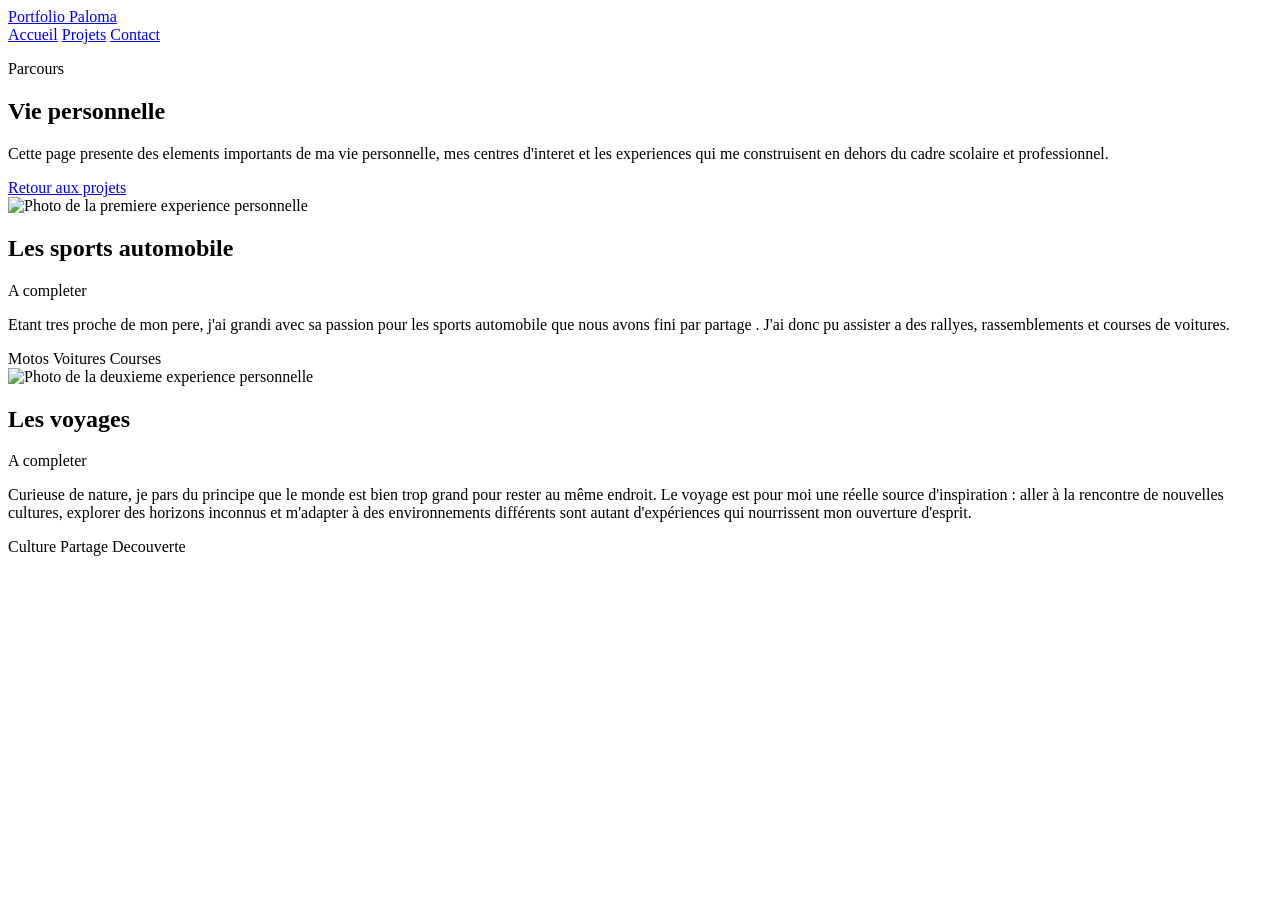
==== identite-visuelle.html @ dc156ab0 "Add files via upload" ====
﻿<!DOCTYPE html>
<html lang="fr">
<head>
  <meta charset="UTF-8">
  <meta name="viewport" content="width=device-width, initial-scale=1.0">
  <title>Vie personnelle - Mon Portfolio</title>
  <link rel="preconnect" href="https://fonts.googleapis.com">
  <link rel="preconnect" href="https://fonts.gstatic.com" crossorigin>
  <link href="https://fonts.googleapis.com/css2?family=Inter:wght@400;500;600;700;800&display=swap" rel="stylesheet">
  <link rel="stylesheet" href="style.css">
</head>
<body>
  <header class="site-header">
    <a class="logo" href="index.html">Portfolio Paloma</a>
    <nav class="nav">
      <a href="index.html#accueil">Accueil</a>
      <a href="index.html#projets">Projets</a>
      <a href="index.html#contact">Contact</a>
    </nav>
  </header>

  <main class="detail-hero experiences-page">
    <section class="detail-panel experiences-intro">
      <div class="detail-copy">
        <p class="eyebrow">Parcours</p>
        <h1>Vie personnelle</h1>
        <p>
          Cette page presente des elements importants de ma vie personnelle,
          mes centres d'interet et les experiences qui me construisent en dehors
          du cadre scolaire et professionnel.
        </p>
        <a class="button primary" href="index.html#projets">Retour aux projets</a>
      </div>
    </section>

    <section class="experience-section" aria-label="Liste des experiences personnelles">
      <article class="experience-card">
        <div class="experience-photo">
          <img src="images/corpo.jpg" alt="Photo de la premiere experience personnelle">
        </div>
        <div class="experience-header">
          <div>
            <p class="eyebrow"></p>
            <h2>Les sports automobile</h2>
          </div>
          <span class="duration">A completer</span>
        </div>
        <p>
          Etant tres proche de mon pere, j'ai grandi avec sa passion pour les sports automobile que nous avons fini par partage . J'ai donc pu assister a des rallyes, rassemblements et courses de voitures.
        </p>
        <div class="competences">
          <span>Motos</span>
          <span>Voitures</span>
          <span>Courses</span>
        </div>
      </article>

      <article class="experience-card">
        <div class="experience-photo">
          <img src="images/CREPINEAU_Paloma.jpg" alt="Photo de la deuxieme experience personnelle">
        </div>
        <div class="experience-header">
          <div>
            <p class="eyebrow"></p>
            <h2>Les voyages </h2>
          </div>
          <span class="duration">A completer</span>
        </div>
        <p>
          Curieuse de nature, je pars du principe que le monde est bien trop grand pour rester au même endroit. Le voyage est pour moi une réelle source d'inspiration : aller à la rencontre de nouvelles cultures, explorer des horizons inconnus et m'adapter à des environnements différents sont autant d'expériences qui nourrissent mon ouverture d'esprit.
        </p>
        <div class="competences">
          <span>Culture</span>
          <span>Partage</span>
          <span>Decouverte</span>
        </div>
      </article>
    </section>
  </main>
</body>
</html>
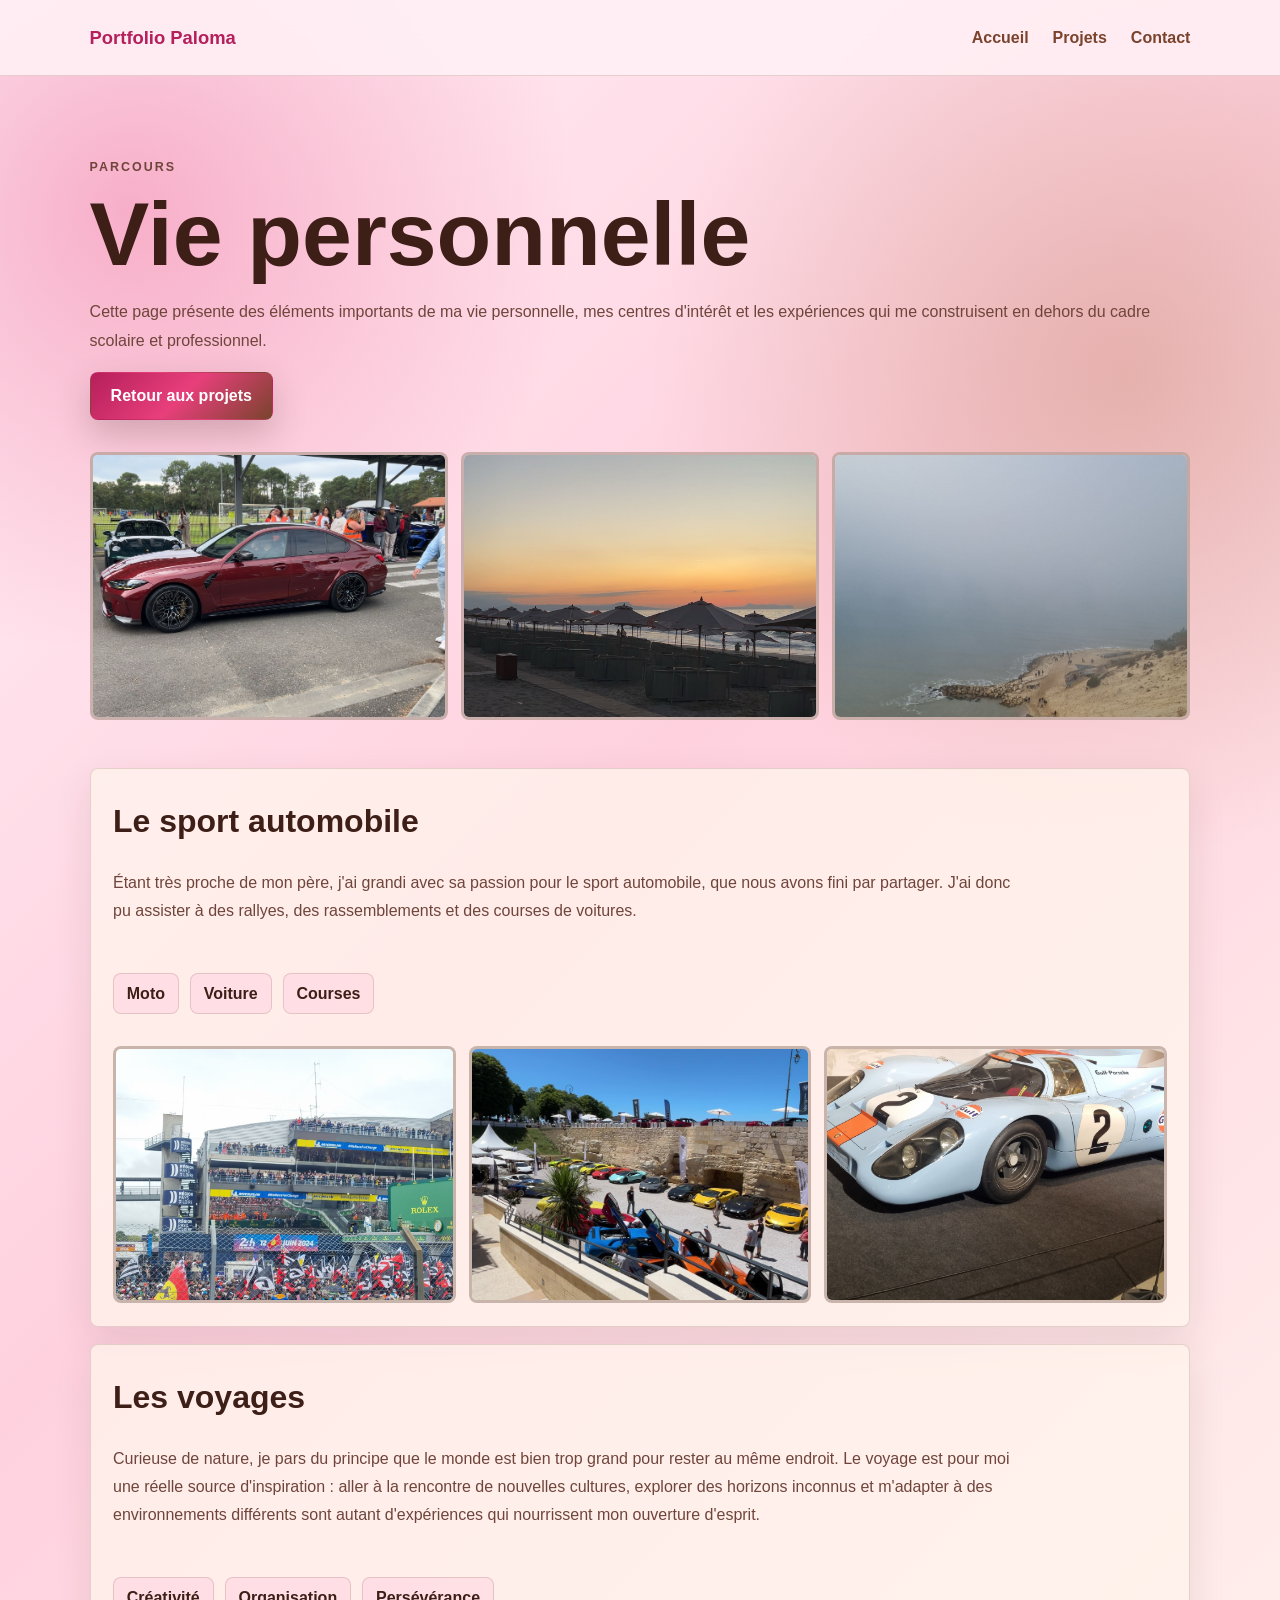
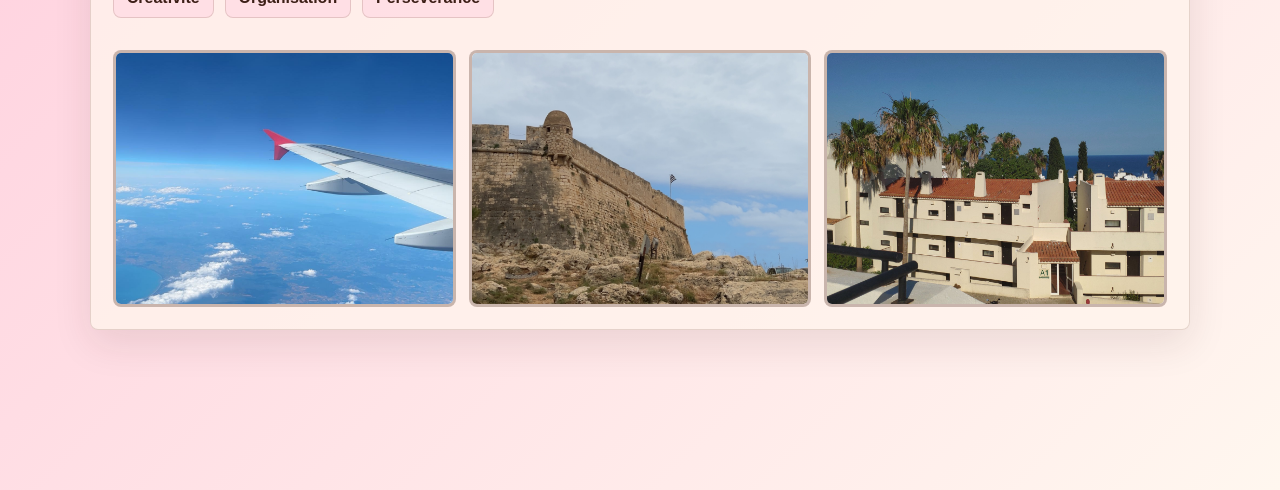
==== commit 09cf593b: "Refactor personal experience section and improve text Updated text for clarity and corrected accents" ====
--- a/identite-visuelle.html
+++ b/identite-visuelle.html
@@ -20,59 +20,91 @@
   </header>
 
   <main class="detail-hero experiences-page">
-    <section class="detail-panel experiences-intro">
+    <section class="detail-panel experiences-intro personal-feature">
       <div class="detail-copy">
         <p class="eyebrow">Parcours</p>
         <h1>Vie personnelle</h1>
         <p>
-          Cette page presente des elements importants de ma vie personnelle,
-          mes centres d'interet et les experiences qui me construisent en dehors
+          Cette page présente des éléments importants de ma vie personnelle,
+          mes centres d'intérêt et les expériences qui me construisent en dehors
           du cadre scolaire et professionnel.
         </p>
         <a class="button primary" href="index.html#projets">Retour aux projets</a>
       </div>
+
+      <div class="personal-gallery" aria-label="Photos de vie personnelle">
+        <div class="personal-photo-slot photo-filled personal-bm">
+          <img src="images/bm.JPG" alt="Photo personnelle avec une BMW">
+        </div>
+        <div class="personal-photo-slot photo-filled personal-crete-sun">
+          <img src="images/crete soleil.JPG" alt="Photo d'un coucher de soleil en Crète">
+        </div>
+        <div class="personal-photo-slot photo-filled personal-pyla">
+          <img src="images/pyla.JPG" alt="Photo de la dune du Pilat">
+        </div>
+      </div>
     </section>
 
-    <section class="experience-section" aria-label="Liste des experiences personnelles">
-      <article class="experience-card">
-        <div class="experience-photo">
-          <img src="images/corpo.jpg" alt="Photo de la premiere experience personnelle">
-        </div>
+    <section class="experience-section" aria-label="Liste des expériences personnelles">
+      <article class="experience-card personal-feature">
         <div class="experience-header">
           <div>
             <p class="eyebrow"></p>
-            <h2>Les sports automobile</h2>
+            <h2>Le sport automobile</h2>
           </div>
-          <span class="duration">A completer</span>
         </div>
+
         <p>
-          Etant tres proche de mon pere, j'ai grandi avec sa passion pour les sports automobile que nous avons fini par partage . J'ai donc pu assister a des rallyes, rassemblements et courses de voitures.
+          Étant très proche de mon père, j'ai grandi avec sa passion pour le sport automobile, que nous avons fini par partager. J'ai donc pu assister à des rallyes, des rassemblements et des courses de voitures.
         </p>
+
         <div class="competences">
-          <span>Motos</span>
-          <span>Voitures</span>
+          <span>Moto</span>
+          <span>Voiture</span>
           <span>Courses</span>
+        </div>
+
+        <div class="personal-gallery" aria-label="Photos du sport automobile">
+          <div class="personal-photo-slot photo-filled sport-24h">
+            <img src="images/24h.JPG" alt="Photo des 24 Heures du Mans">
+          </div>
+          <div class="personal-photo-slot photo-filled">
+            <img src="images/rasso.JPG" alt="Photo d'un rassemblement automobile">
+          </div>
+          <div class="personal-photo-slot photo-filled sport-musee">
+            <img src="images/musee mans.JPG" alt="Photo du musée du Mans">
+          </div>
         </div>
       </article>
 
-      <article class="experience-card">
-        <div class="experience-photo">
-          <img src="images/CREPINEAU_Paloma.jpg" alt="Photo de la deuxieme experience personnelle">
-        </div>
+      <article class="experience-card personal-feature">
         <div class="experience-header">
           <div>
             <p class="eyebrow"></p>
-            <h2>Les voyages </h2>
+            <h2>Les voyages</h2>
           </div>
-          <span class="duration">A completer</span>
         </div>
+
         <p>
           Curieuse de nature, je pars du principe que le monde est bien trop grand pour rester au même endroit. Le voyage est pour moi une réelle source d'inspiration : aller à la rencontre de nouvelles cultures, explorer des horizons inconnus et m'adapter à des environnements différents sont autant d'expériences qui nourrissent mon ouverture d'esprit.
         </p>
+
         <div class="competences">
-          <span>Culture</span>
-          <span>Partage</span>
-          <span>Decouverte</span>
+          <span>Créativité</span>
+          <span>Organisation</span>
+          <span>Persévérance</span>
+        </div>
+
+        <div class="personal-gallery" aria-label="Photos des voyages">
+          <div class="personal-photo-slot photo-filled travel-avion">
+            <img src="images/avion.JPG" alt="Photo prise en avion">
+          </div>
+          <div class="personal-photo-slot photo-filled travel-crete">
+            <img src="images/crete.JPG" alt="Photo de Crète">
+          </div>
+          <div class="personal-photo-slot photo-filled travel-portugal">
+            <img src="images/portugal.JPG" alt="Photo du Portugal">
+          </div>
         </div>
       </article>
     </section>
--- a/style.css
+++ b/style.css
@@ -0,0 +1,1002 @@
+﻿:root {
+  --pink-50: #fff0f5;
+  --pink-100: #ffd4e0;
+  --pink-300: #ef98ad;
+  --pink-500: #d85d82;
+  --pink-700: #a93661;
+  --brown-950: #2b1712;
+  --brown-900: #3d221b;
+  --brown-700: #714634;
+  --brown-500: #a46c52;
+  --cream: #fff4ec;
+  --ink: #2a1713;
+  --muted: #7a544b;
+  --shadow: 0 22px 60px rgba(61, 34, 27, 0.18);
+}
+
+* {
+  box-sizing: border-box;
+}
+
+html {
+  scroll-behavior: smooth;
+}
+
+body {
+  margin: 0;
+  font-family: "Inter", Arial, sans-serif;
+  color: var(--ink);
+  background:
+    radial-gradient(circle at top left, rgba(216, 93, 130, 0.34), transparent 34rem),
+    radial-gradient(circle at right 20%, rgba(164, 108, 82, 0.28), transparent 30rem),
+    linear-gradient(135deg, #fff0f5 0%, #f7c8d5 45%, #ffe7da 100%);
+}
+
+a {
+  color: inherit;
+  text-decoration: none;
+}
+
+.site-header {
+  position: sticky;
+  top: 0;
+  z-index: 20;
+  display: flex;
+  align-items: center;
+  justify-content: space-between;
+  min-height: 76px;
+  padding: 0 7vw;
+  background: rgba(255, 240, 245, 0.9);
+  border-bottom: 1px solid rgba(113, 70, 52, 0.18);
+  backdrop-filter: blur(18px);
+}
+
+.logo {
+  font-size: 1.15rem;
+  font-weight: 800;
+  color: var(--pink-700);
+}
+
+.nav {
+  display: flex;
+  align-items: center;
+  gap: 1.5rem;
+  color: var(--brown-700);
+  font-weight: 600;
+}
+
+.nav a {
+  transition: color 180ms ease;
+}
+
+.nav a:hover {
+  color: var(--pink-500);
+}
+
+.menu-toggle {
+  display: none;
+  width: 44px;
+  height: 44px;
+  align-items: center;
+  justify-content: center;
+  flex-direction: column;
+  gap: 5px;
+  border: 1px solid rgba(111, 70, 55, 0.2);
+  border-radius: 8px;
+  background: var(--cream);
+  cursor: pointer;
+}
+
+.menu-toggle span {
+  width: 19px;
+  height: 2px;
+  background: var(--brown-900);
+}
+
+.hero {
+  display: grid;
+  grid-template-columns: minmax(0, 1.1fr) minmax(280px, 0.9fr);
+  align-items: center;
+  gap: 4rem;
+  min-height: calc(100vh - 76px);
+  padding: 6rem 7vw;
+}
+
+.eyebrow {
+  margin: 0 0 0.85rem;
+  color: var(--pink-500);
+  font-size: 0.78rem;
+  font-weight: 800;
+  letter-spacing: 0.16em;
+  text-transform: uppercase;
+}
+
+h1,
+h2,
+h3,
+p {
+  margin-top: 0;
+}
+
+h1 {
+  max-width: 780px;
+  margin-bottom: 1.3rem;
+  color: var(--brown-900);
+  font-size: clamp(2.7rem, 7vw, 5.8rem);
+  line-height: 0.95;
+}
+
+h1 span {
+  color: var(--pink-500);
+}
+
+h2 {
+  color: var(--brown-900);
+  font-size: clamp(2rem, 4vw, 3.3rem);
+  line-height: 1.05;
+}
+
+h3 {
+  margin-bottom: 0.6rem;
+  color: var(--brown-900);
+  font-size: 1.25rem;
+}
+
+.hero-text {
+  max-width: 620px;
+  color: var(--muted);
+  font-size: 1.08rem;
+  line-height: 1.8;
+}
+
+.hero-actions {
+  display: flex;
+  flex-wrap: wrap;
+  gap: 1rem;
+  margin-top: 2rem;
+}
+
+.button {
+  display: inline-flex;
+  align-items: center;
+  justify-content: center;
+  min-height: 48px;
+  padding: 0 1.25rem;
+  border: 1px solid transparent;
+  border-radius: 8px;
+  font-weight: 800;
+  cursor: pointer;
+  transition: transform 180ms ease, box-shadow 180ms ease, background 180ms ease;
+}
+
+.button:hover {
+  transform: translateY(-2px);
+}
+
+.button.primary {
+  color: white;
+  background: linear-gradient(135deg, var(--pink-700), var(--brown-900));
+  box-shadow: 0 14px 34px rgba(63, 40, 35, 0.22);
+}
+
+.button.secondary {
+  color: var(--brown-900);
+  background: rgba(255, 212, 224, 0.58);
+  border-color: rgba(113, 70, 52, 0.28);
+}
+
+.hero-visual {
+  display: flex;
+  justify-content: center;
+}
+
+.portrait {
+  position: relative;
+  display: grid;
+  width: min(100%, 380px);
+  aspect-ratio: 4 / 5;
+  place-items: center;
+  overflow: hidden;
+  border: 12px solid rgba(255, 255, 255, 0.7);
+  border-radius: 28px;
+  background-image: url("images/CREPINEAU_Paloma.jpg");
+  background-position: center;
+  background-size: cover;
+  box-shadow: var(--shadow);
+}
+
+.portrait span {
+  display: grid;
+  width: 118px;
+  height: 118px;
+  place-items: center;
+  border-radius: 50%;
+  color: white;
+  background: rgba(61, 34, 27, 0.78);
+  font-size: 2.5rem;
+  font-weight: 800;
+}
+
+.section {
+  padding: 5rem 7vw;
+}
+
+.section-heading {
+  max-width: 760px;
+  margin-bottom: 2.5rem;
+}
+
+.about-grid {
+  display: grid;
+  grid-template-columns: minmax(0, 1fr) minmax(260px, 420px);
+  gap: 3rem;
+  align-items: start;
+}
+
+.about-grid p {
+  color: var(--muted);
+  font-size: 1.22rem;
+  line-height: 1.85;
+}
+
+.skills {
+  display: flex;
+  flex-wrap: wrap;
+  gap: 0.8rem;
+}
+
+.skills span {
+  padding: 0.7rem 0.9rem;
+  border: 1px solid rgba(113, 70, 52, 0.18);
+  border-radius: 8px;
+  color: var(--brown-700);
+  background: rgba(255, 212, 224, 0.5);
+  font-weight: 700;
+}
+
+.project-grid {
+  display: grid;
+  grid-template-columns: repeat(3, minmax(0, 1fr));
+  gap: 1.3rem;
+}
+
+.project-card {
+  overflow: hidden;
+  border: 1px solid rgba(113, 70, 52, 0.18);
+  border-radius: 8px;
+  background: rgba(255, 244, 236, 0.76);
+  box-shadow: 0 14px 40px rgba(61, 34, 27, 0.12);
+}
+
+.project-image {
+  min-height: 210px;
+  background-size: cover;
+  background-position: center;
+}
+
+.project-one {
+  background:
+    linear-gradient(rgba(61, 34, 27, 0.18), rgba(216, 93, 130, 0.34)),
+    url("images/corpo.jpg");
+}
+
+.project-two {
+  background:
+    linear-gradient(rgba(61, 34, 27, 0.18), rgba(216, 93, 130, 0.34)),
+    url("images/scolaire.jpg");
+  background-size: contain;
+  background-position: center;
+  background-repeat: no-repeat;
+  background-color: var(--pink-100);
+}
+.project-three {
+  background:
+    linear-gradient(rgba(61, 34, 27, 0.18), rgba(216, 93, 130, 0.34)),
+    url("images/bm.JPG");
+  background-size: cover;
+  background-position: center 42%;
+}
+
+.project-body {
+  padding: 1.25rem;
+}
+
+.project-body p {
+  min-height: 72px;
+  color: var(--muted);
+  line-height: 1.6;
+}
+
+.project-body a {
+  color: var(--pink-500);
+  font-weight: 800;
+}
+
+.contact-panel {
+  display: grid;
+  grid-template-columns: minmax(0, 0.9fr) minmax(280px, 1fr);
+  gap: 3rem;
+  padding: 3rem;
+  border-radius: 8px;
+  background: linear-gradient(135deg, var(--brown-950), var(--brown-900) 52%, var(--pink-700));
+  color: white;
+  box-shadow: var(--shadow);
+}
+
+.contact-panel h2,
+.contact-panel .eyebrow {
+  color: white;
+}
+
+.contact-panel p {
+  color: rgba(255, 255, 255, 0.76);
+  line-height: 1.7;
+}
+
+.contact-list {
+  display: grid;
+  gap: 1rem;
+}
+
+.contact-item {
+  display: grid;
+  gap: 0.35rem;
+  border: 1px solid rgba(255, 255, 255, 0.18);
+  border-radius: 8px;
+  padding: 1rem;
+  background: rgba(255, 255, 255, 0.1);
+  transition: background 180ms ease, transform 180ms ease;
+}
+
+.contact-item:hover {
+  background: rgba(255, 212, 224, 0.18);
+  transform: translateY(-2px);
+}
+
+.contact-item span {
+  color: var(--pink-100);
+  font-size: 0.78rem;
+  font-weight: 800;
+  text-transform: uppercase;
+}
+
+.contact-item strong {
+  color: white;
+  font-size: 1.05rem;
+  overflow-wrap: anywhere;
+}
+
+.footer {
+  padding: 2rem 7vw;
+  color: var(--muted);
+  text-align: center;
+}
+
+.detail-hero {
+  display: grid;
+  min-height: calc(100vh - 76px);
+  align-items: center;
+  padding: 5rem 7vw;
+}
+
+.detail-panel {
+  display: grid;
+  grid-template-columns: minmax(0, 0.9fr) minmax(280px, 1fr);
+  gap: 3rem;
+  align-items: center;
+}
+
+.detail-copy p {
+  color: var(--muted);
+  line-height: 1.8;
+}
+
+.detail-image {
+  min-height: 420px;
+  border: 12px solid rgba(255, 244, 236, 0.8);
+  border-radius: 28px;
+  background-size: cover;
+  background-position: center;
+  box-shadow: var(--shadow);
+}
+
+.detail-image.site {
+  background:
+    linear-gradient(rgba(61, 34, 27, 0.18), rgba(216, 93, 130, 0.36)),
+    url("https://images.unsplash.com/photo-1518005020951-eccb494ad742?auto=format&fit=crop&w=1100&q=80");
+}
+
+.detail-image.app {
+  background:
+    linear-gradient(rgba(61, 34, 27, 0.18), rgba(216, 93, 130, 0.36)),
+    url("https://images.unsplash.com/photo-1559028012-481c04fa702d?auto=format&fit=crop&w=1100&q=80");
+}
+
+.detail-image.brand {
+  background:
+    linear-gradient(rgba(61, 34, 27, 0.18), rgba(216, 93, 130, 0.36)),
+    url("https://images.unsplash.com/photo-1525909002-1b05e0c869d8?auto=format&fit=crop&w=1100&q=80");
+}
+
+.detail-list {
+  display: grid;
+  gap: 0.8rem;
+  margin: 1.8rem 0;
+  padding: 0;
+  list-style: none;
+}
+
+.detail-list li {
+  padding: 0.9rem 1rem;
+  border: 1px solid rgba(113, 70, 52, 0.18);
+  border-radius: 8px;
+  color: var(--brown-900);
+  background: rgba(255, 212, 224, 0.48);
+  font-weight: 700;
+}
+
+.experiences-page {
+  gap: 3rem;
+}
+
+.experiences-intro {
+  align-self: end;
+  grid-template-columns: 1fr;
+}
+
+.experience-section {
+  display: grid;
+  gap: 1.1rem;
+  padding-bottom: 5rem;
+}
+
+.experience-card {
+  display: grid;
+  grid-template-columns: 220px minmax(0, 1fr);
+  column-gap: 1.4rem;
+  padding: 1.4rem;
+  border: 1px solid rgba(113, 70, 52, 0.18);
+  border-radius: 8px;
+  background: rgba(255, 244, 236, 0.78);
+  box-shadow: 0 14px 38px rgba(61, 34, 27, 0.1);
+}
+
+.experience-photo {
+  position: relative;
+  grid-row: span 4;
+  width: 100%;
+  min-height: 210px;
+  overflow: hidden;
+  border: 3px dashed rgba(113, 70, 52, 0.42);
+  border-radius: 8px;
+  background:
+    linear-gradient(135deg, rgba(255, 212, 224, 0.92), rgba(164, 108, 82, 0.34)),
+    var(--cream);
+}
+
+.experience-photo::after {
+  content: "Ajouter une photo";
+  position: absolute;
+  inset: 0;
+  display: grid;
+  place-items: center;
+  padding: 1rem;
+  color: var(--brown-700);
+  font-weight: 800;
+  text-align: center;
+}
+
+.experience-photo img {
+  position: relative;
+  z-index: 1;
+  display: block;
+  width: 100%;
+  height: 100%;
+  min-height: 210px;
+  object-fit: cover;
+}
+
+.experience-photo img[src="images/aston-martin.jpg"],
+.experience-photo img[src="images/vignes.jpg"],
+.experience-photo img[src="images/femme-de-chambre.jpg"],
+.experience-photo img[src="images/ikea.jpg"] {
+  opacity: 0;
+}
+
+.experience-header {
+  display: flex;
+  align-items: flex-start;
+  justify-content: space-between;
+  gap: 1rem;
+  margin-bottom: 0.9rem;
+}
+
+.experience-header h2 {
+  margin: 0;
+  font-size: clamp(1.35rem, 3vw, 2rem);
+}
+
+.duration {
+  flex: 0 0 auto;
+  padding: 0.7rem 0.9rem;
+  border-radius: 8px;
+  color: white;
+  background: linear-gradient(135deg, var(--pink-700), var(--brown-900));
+  font-size: 0.9rem;
+  font-weight: 800;
+}
+
+.experience-card p {
+  max-width: 900px;
+  color: var(--muted);
+  line-height: 1.75;
+}
+
+.competences {
+  display: flex;
+  flex-wrap: wrap;
+  gap: 0.7rem;
+  margin-top: 1rem;
+}
+
+.competences span {
+  padding: 0.65rem 0.8rem;
+  border: 1px solid rgba(113, 70, 52, 0.18);
+  border-radius: 8px;
+  color: var(--brown-900);
+  background: rgba(255, 212, 224, 0.55);
+  font-weight: 700;
+}
+
+@media (max-width: 860px) {
+  .menu-toggle {
+    display: flex;
+  }
+
+  .nav {
+    position: absolute;
+    top: 76px;
+    right: 7vw;
+    display: none;
+    width: min(260px, 86vw);
+    padding: 1rem;
+    flex-direction: column;
+    align-items: stretch;
+    border: 1px solid rgba(111, 70, 55, 0.14);
+    border-radius: 8px;
+    background: var(--cream);
+    box-shadow: var(--shadow);
+  }
+
+  .nav.open {
+    display: flex;
+  }
+
+  .hero,
+  .about-grid,
+  .contact-panel,
+  .detail-panel {
+    grid-template-columns: 1fr;
+  }
+
+  .hero {
+    gap: 2.5rem;
+    min-height: auto;
+    padding-top: 4rem;
+  }
+
+  .project-grid {
+    grid-template-columns: 1fr;
+  }
+
+  .contact-panel {
+    padding: 2rem;
+  }
+
+  .detail-image {
+    min-height: 320px;
+  }
+
+  .experience-header {
+    flex-direction: column;
+  }
+
+  .duration {
+    width: 100%;
+    text-align: center;
+  }
+
+  .experience-card {
+    grid-template-columns: 1fr;
+  }
+
+  .experience-photo {
+    grid-row: auto;
+    margin-bottom: 1rem;
+  }
+}
+
+@media (max-width: 520px) {
+  .site-header,
+  .hero,
+  .section,
+  .footer {
+    padding-left: 1.2rem;
+    padding-right: 1.2rem;
+  }
+
+  .hero-actions {
+    align-items: stretch;
+    flex-direction: column;
+  }
+
+  .button {
+    width: 100%;
+  }
+
+  .contact-panel {
+    padding: 1.4rem;
+  }
+}
+
+/* Accueil : grand titre centre avec la photo dessous */
+.hero {
+  grid-template-columns: 1fr;
+  text-align: center;
+  gap: 2.4rem;
+  padding-top: 4rem;
+}
+
+.hero-content {
+  display: grid;
+  justify-items: center;
+}
+
+.hero h1 {
+  font-size: clamp(3.4rem, 8vw, 6.7rem);
+}
+
+.hero-text {
+  margin-left: auto;
+  margin-right: auto;
+}
+
+.hero-actions {
+  justify-content: center;
+}
+
+.hero-visual {
+  justify-content: center;
+}
+
+
+/* Accueil : afficher la photo sans initiales */
+.portrait span {
+  display: none;
+}
+
+
+
+/* Accueil plus dynamique : titre a gauche, photo a droite */
+:root {
+  --pink-50: #fff0f6;
+  --pink-100: #ffd1df;
+  --pink-300: #ff8fb0;
+  --pink-500: #e83f7b;
+  --pink-700: #b51f5b;
+  --brown-950: #2a120d;
+  --brown-900: #3d1f17;
+  --brown-700: #7a432d;
+  --brown-500: #b46f4b;
+  --cream: #fff7ef;
+  --muted: #6f453b;
+}
+
+body {
+  background:
+    radial-gradient(circle at 10% 10%, rgba(232, 63, 123, 0.34), transparent 28rem),
+    radial-gradient(circle at 88% 18%, rgba(180, 111, 75, 0.34), transparent 30rem),
+    linear-gradient(135deg, #fff0f6 0%, #ffd1df 42%, #fff7ef 100%);
+}
+
+.hero {
+  grid-template-columns: minmax(0, 1.05fr) minmax(300px, 0.95fr);
+  text-align: left;
+  gap: 4.5rem;
+  padding-top: 5rem;
+}
+
+.hero-content {
+  justify-items: start;
+}
+
+.hero h1 {
+  font-size: clamp(3.3rem, 7.4vw, 6.6rem);
+}
+
+.hero-text {
+  margin-left: 0;
+  margin-right: 0;
+  color: var(--brown-900);
+  font-size: 1.18rem;
+  font-weight: 500;
+}
+
+.hero-actions {
+  justify-content: flex-start;
+}
+
+.hero-visual {
+  justify-content: flex-end;
+}
+
+.portrait {
+  width: min(100%, 430px);
+  border-color: rgba(255, 255, 255, 0.92);
+  box-shadow: 0 28px 70px rgba(181, 31, 91, 0.22), 0 14px 38px rgba(61, 31, 23, 0.18);
+}
+
+.button.primary {
+  background: linear-gradient(135deg, var(--pink-700), var(--pink-500), var(--brown-700));
+}
+
+.button.secondary {
+  background: rgba(255, 255, 255, 0.72);
+  border-color: rgba(181, 31, 91, 0.32);
+}
+
+@media (max-width: 860px) {
+  .hero {
+    grid-template-columns: 1fr;
+    text-align: center;
+  }
+
+  .hero-content {
+    justify-items: center;
+  }
+
+  .hero-text {
+    margin-left: auto;
+    margin-right: auto;
+  }
+
+  .hero-actions,
+  .hero-visual {
+    justify-content: center;
+  }
+}
+
+
+
+
+
+
+
+
+/* Logo baccalaureat : image entiere sur fond blanc */
+.logo-photo {
+  display: grid;
+  place-items: center;
+  padding: 1rem;
+  background: #ffffff;
+  border-style: solid;
+}
+
+.logo-photo::after {
+  display: none;
+}
+
+.logo-photo img {
+  width: 100%;
+  height: 100%;
+  min-height: 0;
+  object-fit: contain;
+  object-position: center center;
+}
+
+
+
+
+
+
+
+.project-feature {
+  grid-template-columns: minmax(390px, 44%) minmax(0, 1fr);
+  column-gap: 2rem;
+  row-gap: 1.35rem;
+  padding: 2rem;
+}
+
+.project-main-photo {
+  grid-row: 1 / span 2;
+  position: relative;
+  width: 100%;
+  aspect-ratio: 16 / 9;
+  overflow: hidden;
+  border: 3px solid rgba(113, 70, 52, 0.25);
+  border-radius: 8px;
+  background: transparent;
+}
+
+.project-main-photo img {
+  display: block;
+  width: 100%;
+  height: 100%;
+  object-fit: cover;
+  object-position: center center;
+}
+
+.project-header,
+.project-description {
+  align-self: start;
+}
+
+.project-description {
+  grid-column: 2;
+  display: grid;
+  gap: 0.85rem;
+}
+
+.project-description p {
+  margin: 0;
+}
+
+.project-gallery {
+  display: grid;
+  grid-column: 1 / -1;
+  grid-template-columns: repeat(3, minmax(0, 1fr));
+  gap: 1rem;
+}
+
+.project-photo-slot {
+  display: grid;
+  grid-template-rows: minmax(0, 1fr) auto;
+  min-height: 210px;
+  overflow: hidden;
+  border: 3px solid rgba(113, 70, 52, 0.25);
+  border-radius: 8px;
+  background: rgba(255, 255, 255, 0.72);
+  color: var(--brown-700);
+  font-weight: 800;
+}
+
+.project-photo-slot img {
+  display: block;
+  width: 100%;
+  height: 100%;
+  min-height: 0;
+  object-fit: cover;
+  object-position: center center;
+}
+
+.project-photo-slot figcaption {
+  padding: 0.55rem 0.7rem;
+  color: var(--muted);
+  background: rgba(255, 244, 236, 0.92);
+  font-size: 0.78rem;
+  font-weight: 700;
+  text-align: center;
+}
+
+
+.project-tags {
+  grid-column: 1 / -1;
+  margin-top: 0;
+}
+
+@media (max-width: 900px) {
+  .project-feature {
+    grid-template-columns: 1fr;
+    padding: 1.5rem;
+  }
+
+  .project-main-photo,
+  .project-description {
+    grid-column: auto;
+    grid-row: auto;
+  }
+
+  .project-gallery {
+    grid-template-columns: 1fr;
+  }
+
+  .project-photo-slot {
+    min-height: 190px;
+  }
+}
+
+.personal-gallery {
+  display: grid;
+  grid-column: 2;
+  grid-template-columns: repeat(3, minmax(0, 1fr));
+  gap: 0.8rem;
+  margin-top: 1rem;
+}
+
+.personal-photo-slot {
+  display: grid;
+  min-height: 125px;
+  aspect-ratio: 4 / 3;
+  place-items: center;
+  border: 3px dashed rgba(113, 70, 52, 0.38);
+  border-radius: 8px;
+  background: rgba(255, 255, 255, 0.62);
+  color: var(--brown-700);
+  font-weight: 800;
+  text-align: center;
+}
+
+.personal-photo-slot img {
+  display: block;
+  width: 100%;
+  height: 100%;
+  object-fit: cover;
+  object-position: center center;
+}
+
+@media (max-width: 760px) {
+  .personal-gallery {
+    grid-column: auto;
+    grid-template-columns: 1fr;
+  }
+}
+/* Vie personnelle : galerie de 3 photos sous le texte */
+.personal-feature {
+  grid-template-columns: 1fr;
+  row-gap: 1rem;
+  align-items: start;
+}
+
+.experience-card.personal-feature .personal-gallery,
+.experiences-intro.personal-feature .personal-gallery {
+  grid-column: 1 / -1;
+}
+
+.personal-photo-slot {
+  padding: 0.8rem;
+}
+
+@media (max-width: 760px) {
+  .personal-gallery {
+    grid-template-columns: 1fr;
+  }
+}
+.personal-photo-slot.photo-filled {
+  padding: 0;
+  overflow: hidden;
+  border-style: solid;
+}
+
+.personal-photo-slot.photo-filled img {
+  min-height: 100%;
+}
+
+.personal-photo-slot.sport-24h img {
+  object-position: center 45%;
+}
+
+.personal-photo-slot.sport-musee img {
+  object-position: center 72%;
+}
+
+.personal-photo-slot.travel-avion img {
+  object-position: center center;
+}
+
+.personal-photo-slot.travel-crete img {
+  object-position: center center;
+}
+
+.personal-photo-slot.travel-portugal img {
+  object-position: center center;
+}
+.personal-photo-slot.personal-bm img,
+.personal-photo-slot.personal-crete-sun img,
+.personal-photo-slot.personal-pyla img {
+  object-position: center center;
+}
+
+
+
+
+
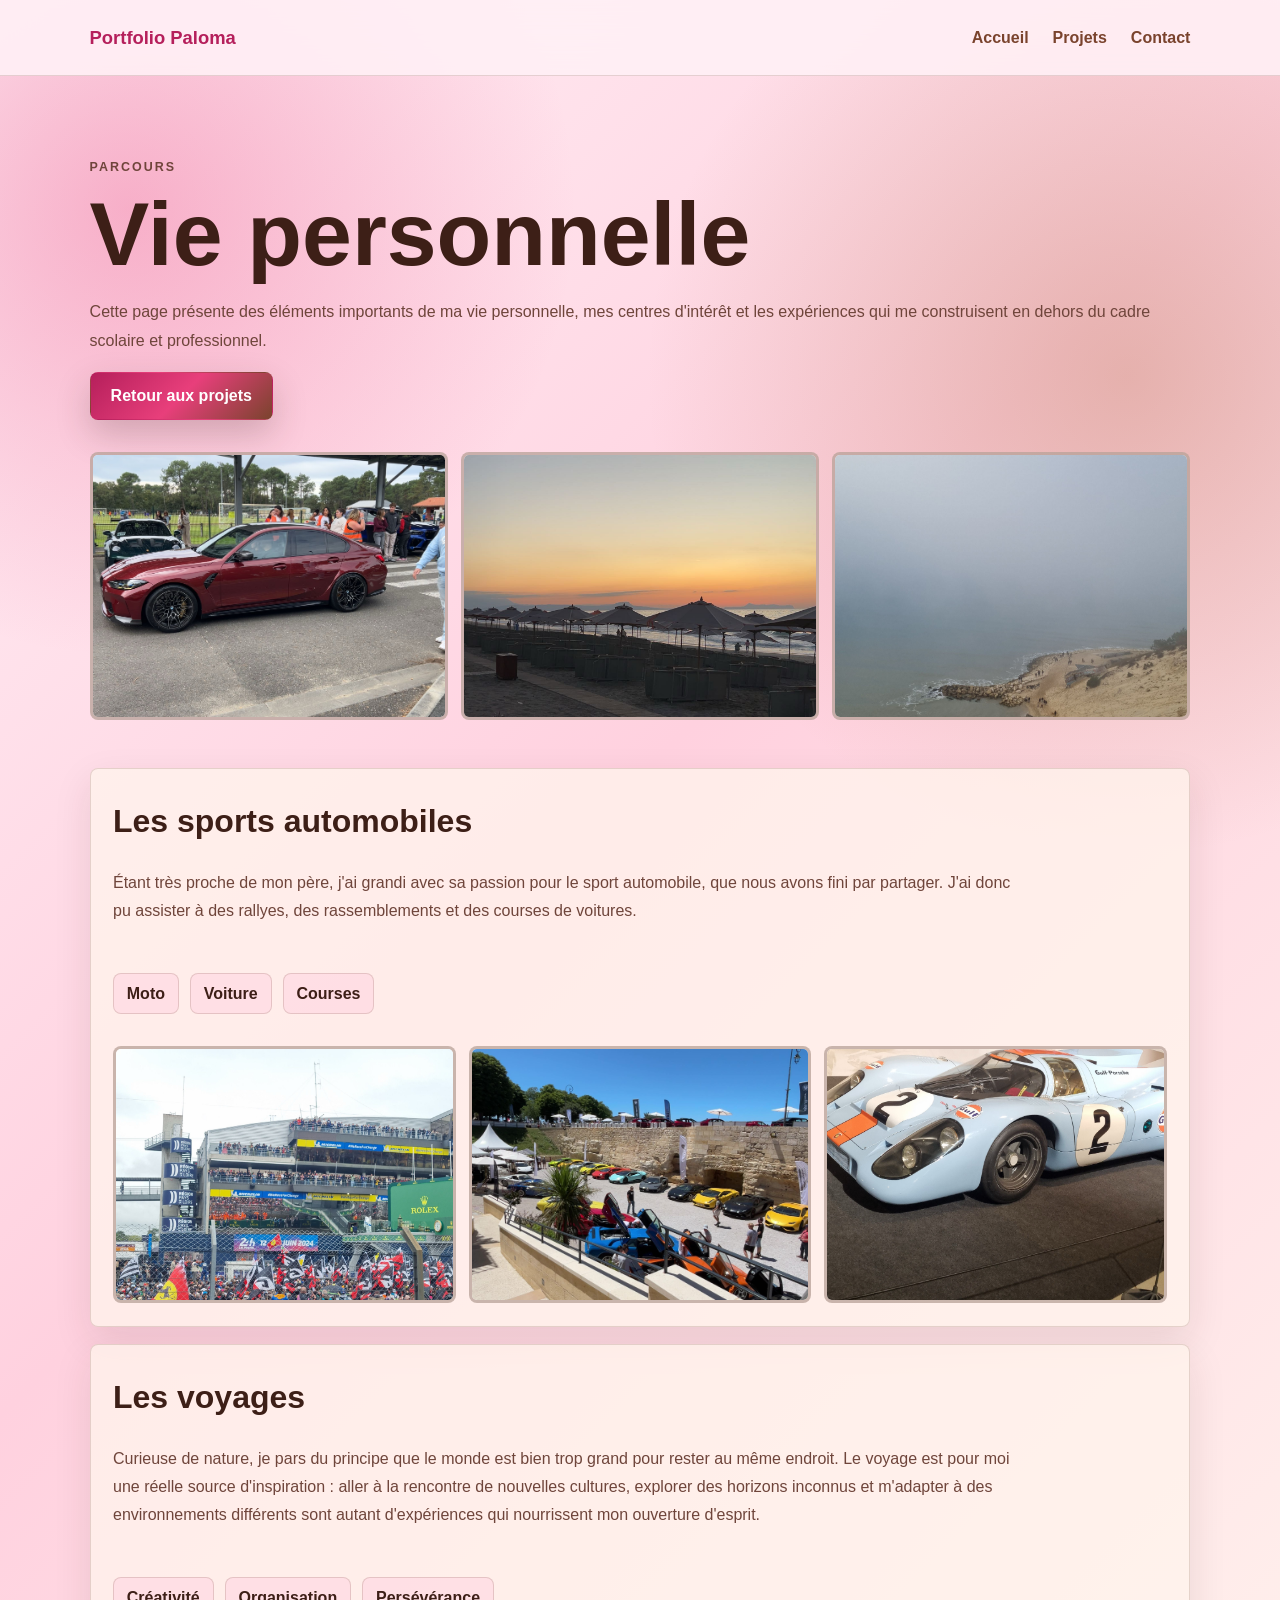
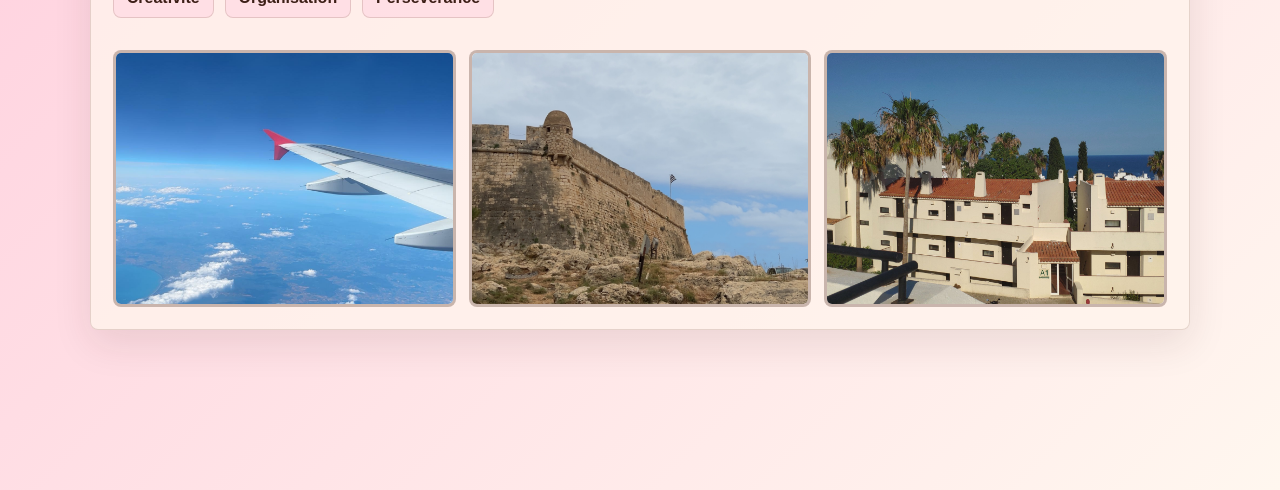
==== commit 948b72ec: "Update identite-visuelle.html" ====
--- a/identite-visuelle.html
+++ b/identite-visuelle.html
@@ -50,7 +50,7 @@
         <div class="experience-header">
           <div>
             <p class="eyebrow"></p>
-            <h2>Le sport automobile</h2>
+            <h2>Les sports automobiles</h2>
           </div>
         </div>
 
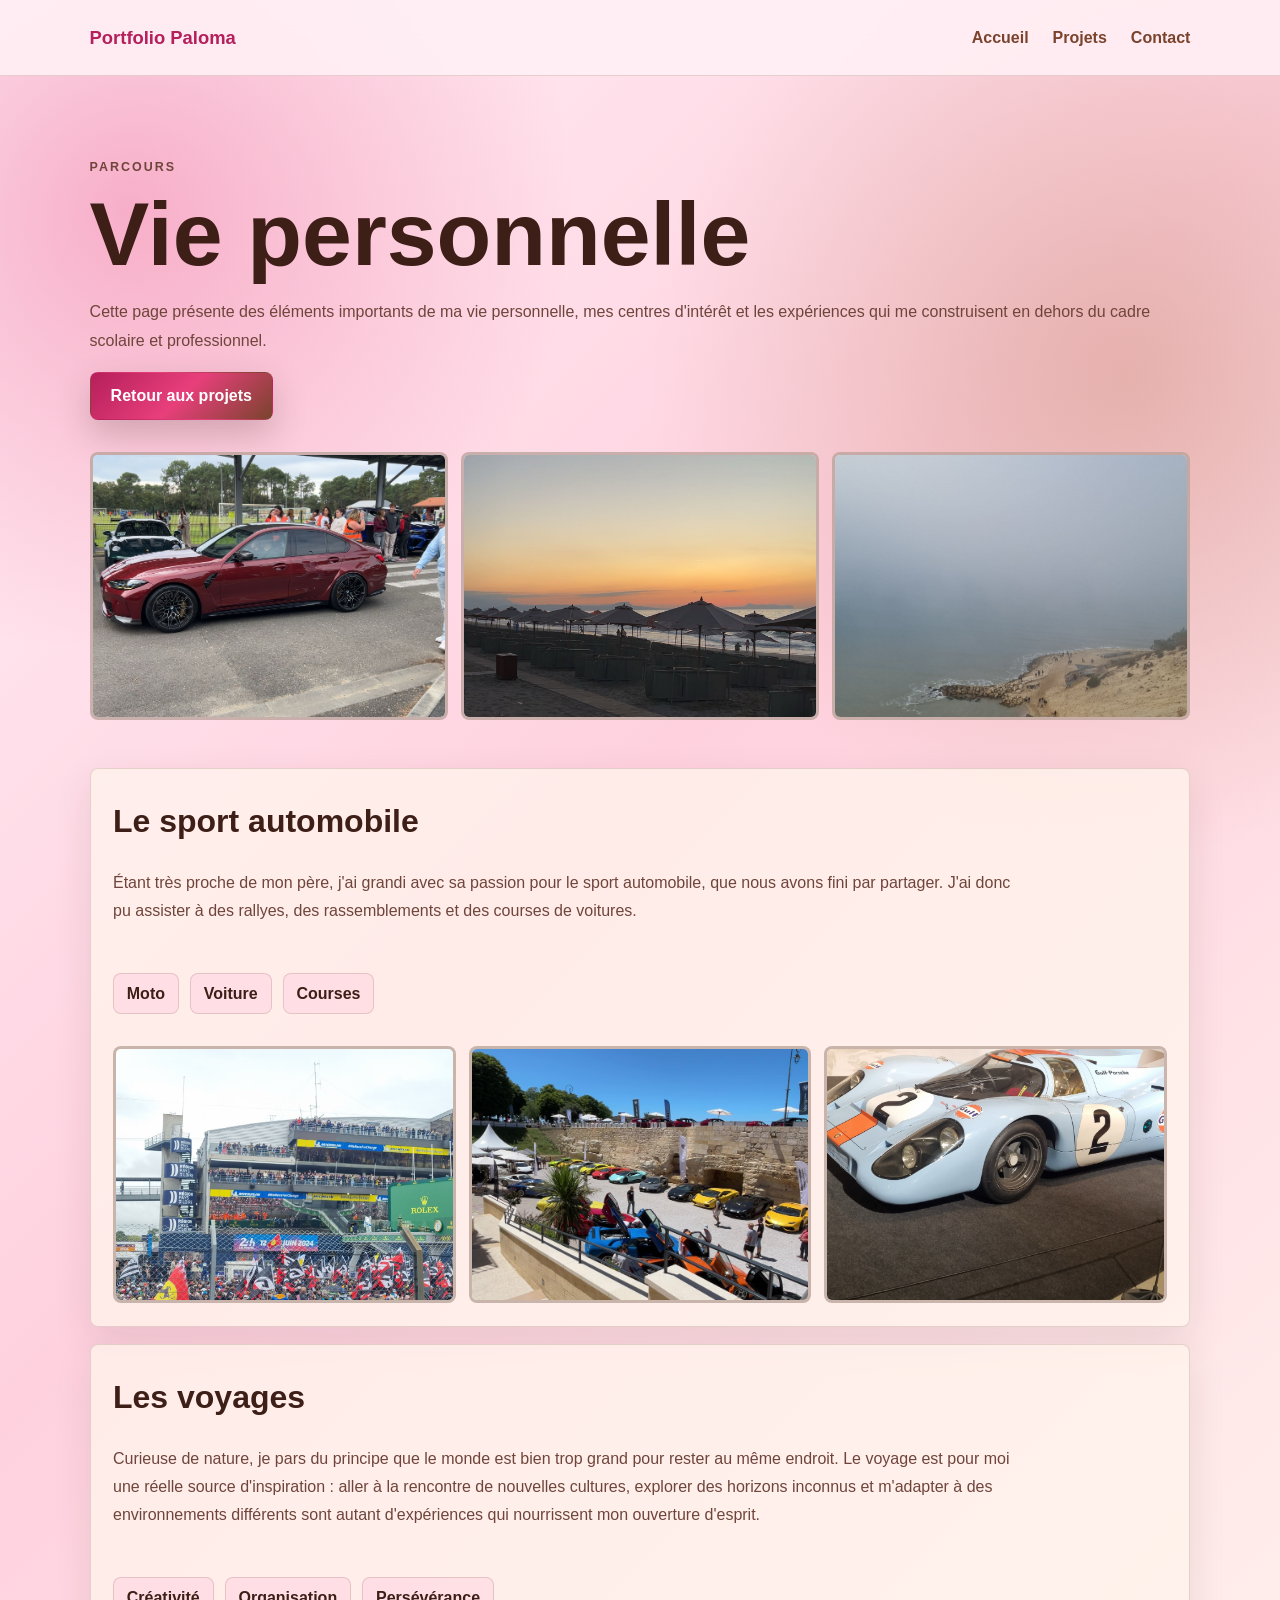
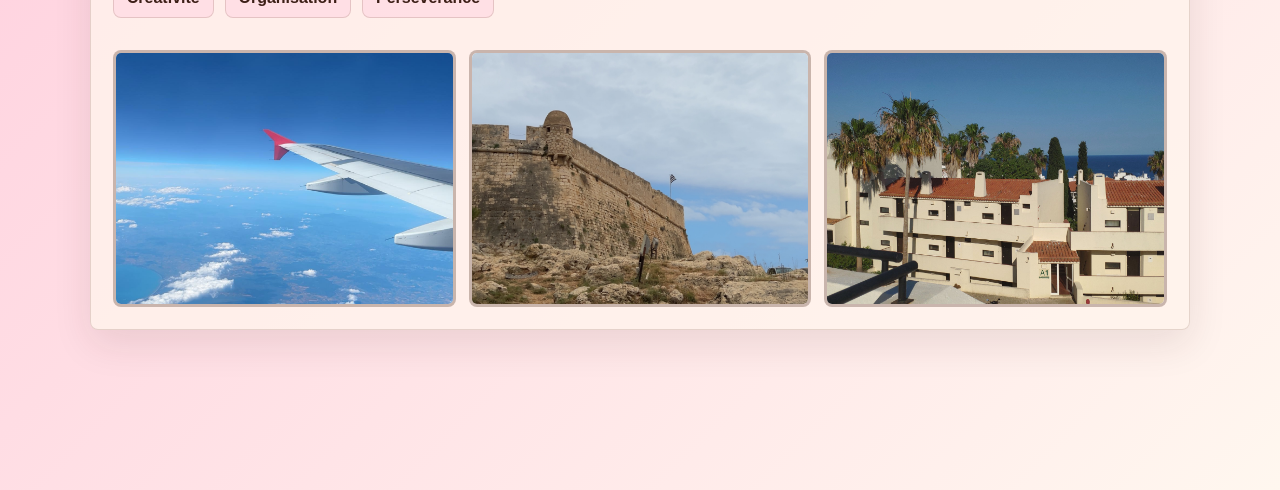
==== commit 1aae58a1: "Update identite-visuelle.html" ====
--- a/identite-visuelle.html
+++ b/identite-visuelle.html
@@ -50,7 +50,7 @@
         <div class="experience-header">
           <div>
             <p class="eyebrow"></p>
-            <h2>Les sports automobiles</h2>
+            <h2>Le sport automobile</h2>
           </div>
         </div>
 
